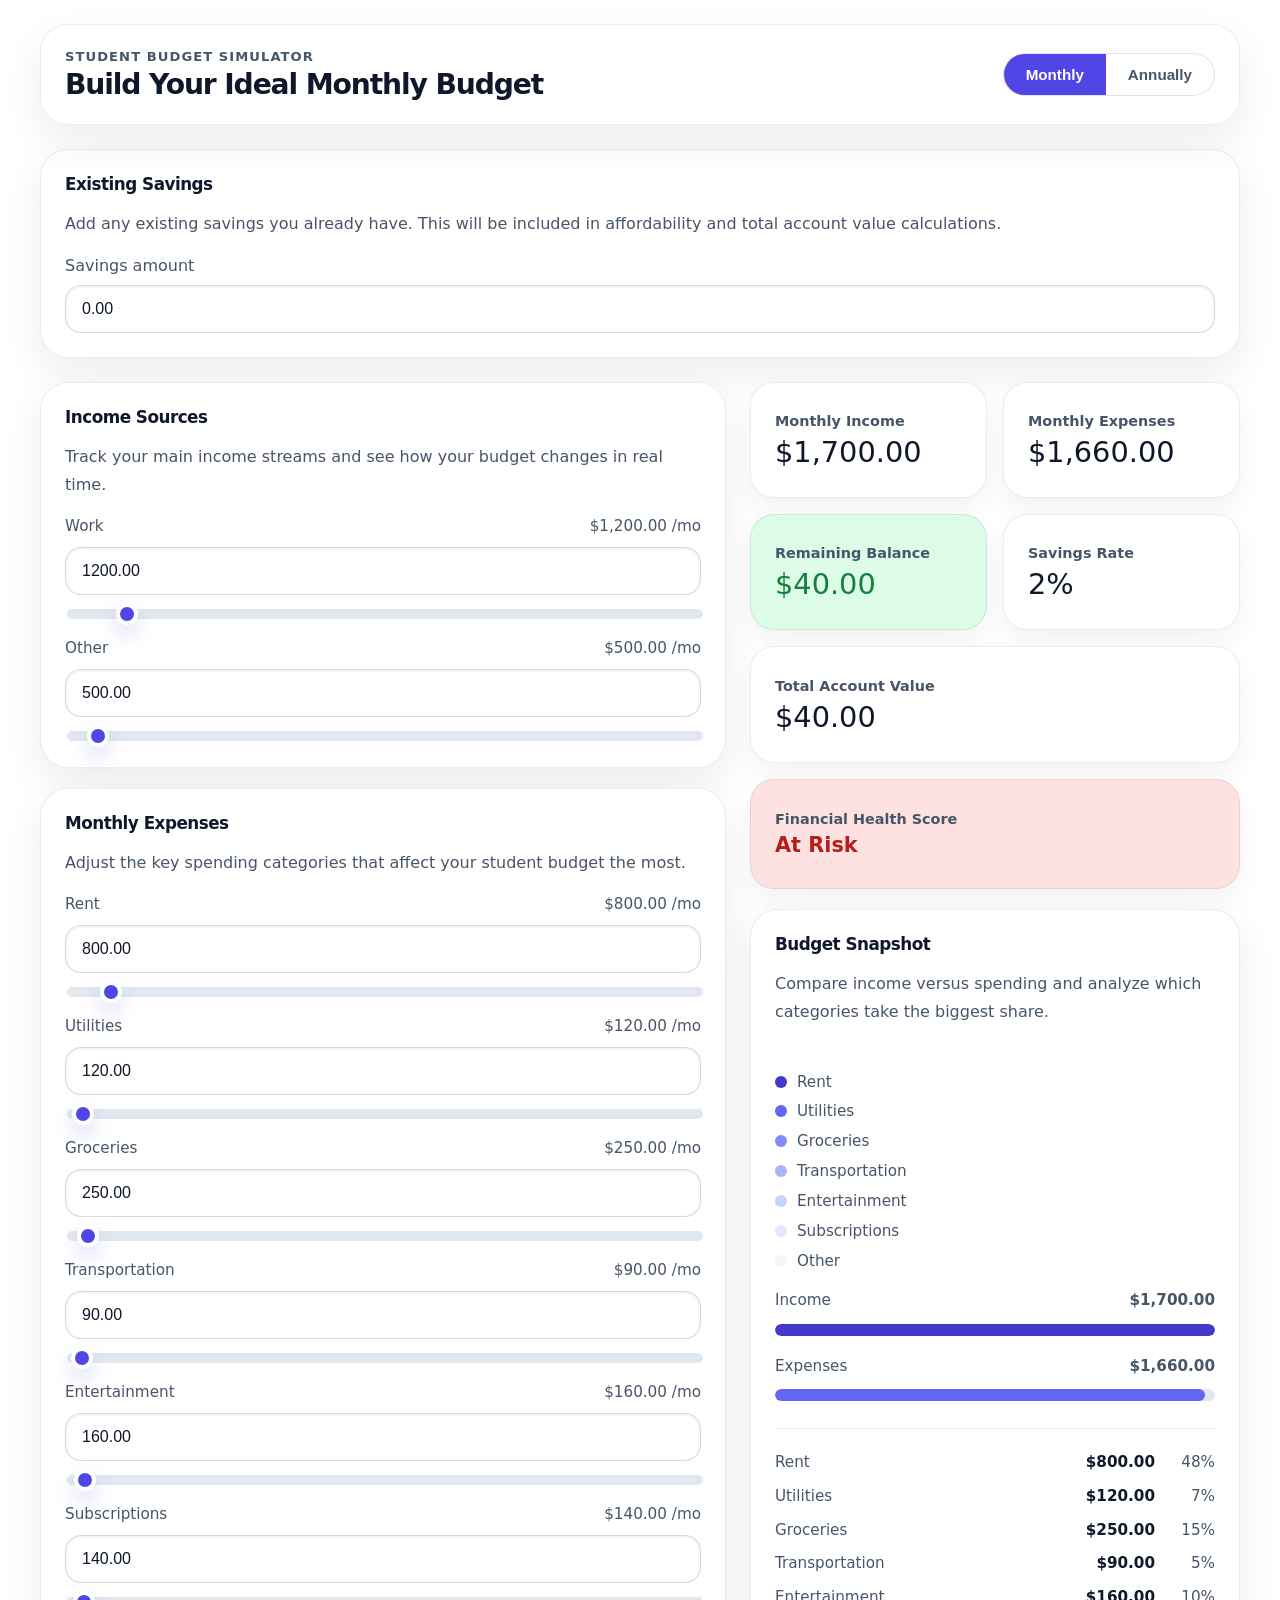
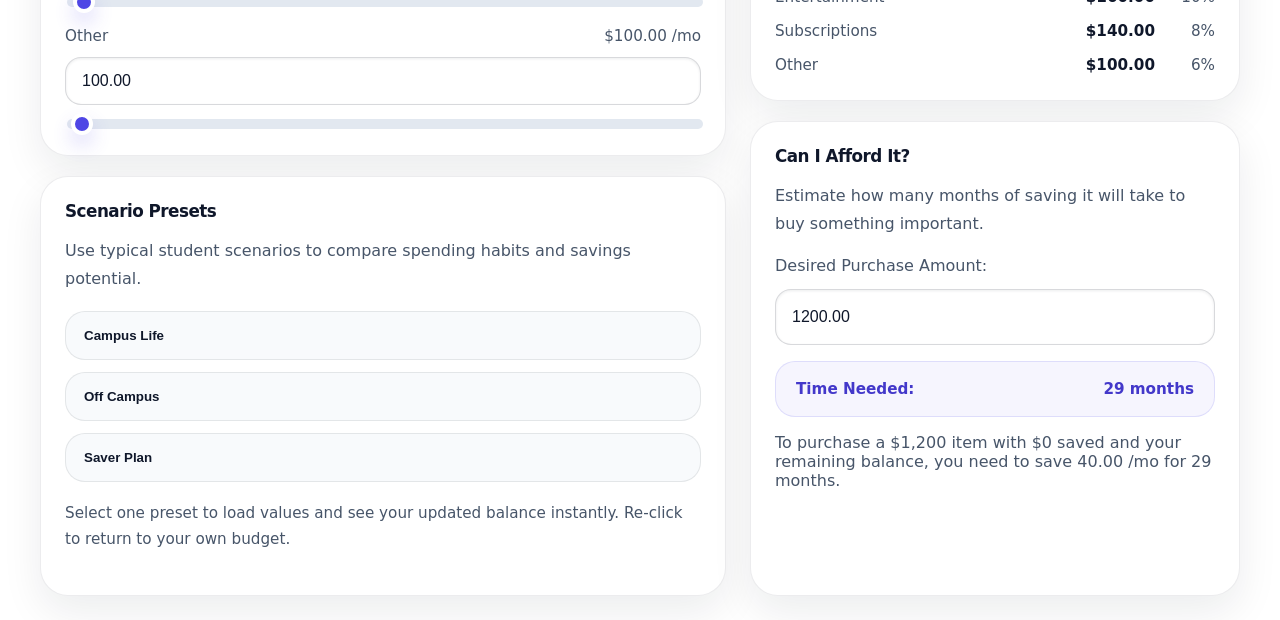
==== index.html @ bde20f98 "initial commmit" ====
<!DOCTYPE html>
<html lang="en">
<head>
  <meta charset="UTF-8">
  <meta name="viewport" content="width=device-width, initial-scale=1.0">
  <title>Budget Simulator</title>
  <link rel="stylesheet" href="style.css">
</head>
<body>
  <main class="page">
    <section class="topbar" aria-label="Simulator header">
      <div class="topbar__title">
        <strong>Student Budget Simulator</strong>
        <h1>Build Your Ideal Monthly Budget</h1>
      </div>
      <div class="pill-toggle" role="group" aria-label="Choose view mode">
        <button id="modeMonthly" class="active" type="button">Monthly</button>
        <button id="modeAnnual" type="button">Annually</button>
      </div>
    </section>

    <section class="card" id="savingsCard" aria-label="Existing savings">
      <h2 id="savings-title">Existing Savings</h2>
      <p>Add any existing savings you already have. This will be included in affordability and total account value calculations.</p>
      <label style="display: block; margin-top: 18px;">
        <span style="color: var(--muted); display: block; margin-bottom: 10px;">Savings amount</span>
        <input id="savingsInput" class="money-input" type="text" value="0.00">
      </label>
    </section>

    <section class="layout">
      <div class="section">
        <article class="card" aria-labelledby="income-title">
          <h2 id="income-title">Income Sources</h2>
          <p>Track your main income streams and see how your budget changes in real time.</p>
          <div class="controls" id="incomeControls"></div>
        </article>

        <article class="card" aria-labelledby="expense-title">
          <h2 id="expense-title">Monthly Expenses</h2>
          <p>Adjust the key spending categories that affect your student budget the most.</p>
          <div class="controls" id="expenseControls"></div>
        </article>

        <article class="card" aria-labelledby="scenario-title">
          <h2 id="scenario-title">Scenario Presets</h2>
          <p>Use typical student scenarios to compare spending habits and savings potential.</p>
          <div class="scenario-list" id="scenarioList"></div>
          <p class="footer-note" style="padding-top: 18px;">Select one preset to load values and see your updated balance instantly. Re-click to return to your own budget.</p>
        </article>
      </div>

      <div class="section">
        <div class="summary-grid">
          <div class="summary-card">
            <strong id="totalIncomeLabel">Monthly Income</strong>
            <p class="value" id="totalIncome">$0.00</p>
          </div>
          <div class="summary-card">
            <strong id="totalExpensesLabel">Monthly Expenses</strong>
            <p class="value" id="totalExpenses">$0.00</p>
          </div>
          <div class="summary-card balance-card">
            <strong>Remaining Balance</strong>
            <p class="value" id="balanceValue">$0.00</p>
          </div>
          <div class="summary-card">
            <strong>Savings Rate</strong>
            <p class="value" id="savingsRate">0%</p>
          </div>
          <div class="summary-card span-all">
            <strong>Total Account Value</strong>
            <p class="value" id="totalAccount">$0.00</p>
          </div>
          <div class="summary-card health-score">
            <strong>Financial Health Score</strong>
            <p class="value" id="healthScore">Fair</p>
          </div>
        </div>

        <div class="card chart-card" aria-labelledby="chart-title">
          <div class="chart-row">
            <div>
              <h2 id="chart-title">Budget Snapshot</h2>
              <p>Compare income versus spending and analyze which categories take the biggest share.</p>
            </div>
            <div class="legend" id="legendList"></div>
          </div>

          <div class="bar-chart" id="barChart"></div>
          <div class="breakdown" id="breakdownList"></div>
        </div>

        <div class="card" aria-labelledby="afford-title">
          <h2 id="afford-title">Can I Afford It?</h2>
          <p>Estimate how many months of saving it will take to buy something important.</p>
          <div class="afford">
            <label>
              <span style="color: var(--muted); display: block; margin-bottom: 4px;">Desired Purchase Amount:</span>
              <input id="affordInput" type="text" value="1200.00">
            </label>
            <div class="afford-result" id="affordResult">
              <span id="affordText">Time Needed:</span>
              <strong id="affordMonths">0 months</strong>
            </div>
            <div id="affordSentence" style=color:var(--muted);></div>
          </div>
        </div>
      </div>
    </section>
  </main>

  <script src="script.js"></script>
</body>
</html>
---- style.css ----
:root {
    color-scheme: dark;
    --bg: #ffffff;
    --surface: #ffffff;
    --border: rgba(15, 23, 42, 0.08);
    --text: #0f172a;
    --muted: #475569;
    --accent: #4f46e5;
    --accent-strong: #4338ca;
    --shadow: 0 16px 40px rgba(15, 23, 42, 0.08);
    font-family: Inter, system-ui, -apple-system, BlinkMacSystemFont, 'Segoe UI', sans-serif;
}

* {
    box-sizing: border-box;
}

body {
    margin: 0;
    min-height: 100vh;
    background: #ffffff;
    color: var(--text);
    padding: 24px;
}

.page {
    max-width: 1200px;
    margin: 0 auto;
    display: grid;
    gap: 24px;
}

.topbar {
    display: flex;
    flex-wrap: wrap;
    justify-content: space-between;
    align-items: center;
    gap: 18px;
    padding: 24px;
    background: rgba(255, 255, 255, 0.88);
    border: 1px solid var(--border);
    border-radius: 28px;
    box-shadow: var(--shadow);
    backdrop-filter: blur(16px);
}

.topbar__title {
    display: grid;
    gap: 6px;
    min-width: 240px;
}

.topbar__title strong {
    display: inline-block;
    color: var(--muted);
    letter-spacing: 0.08em;
    text-transform: uppercase;
    font-size: 0.82rem;
}

.topbar__title h1 {
    margin: 0;
    font-size: clamp(1.75rem, 2.2vw, 2.4rem);
    line-height: 1.05;
    letter-spacing: -0.04em;
}

.pill-toggle {
    display: inline-flex;
    border: 1px solid rgba(79, 70, 229, 0.16);
    border-radius: 999px;
    overflow: hidden;
    background: #fff;
}

.pill-toggle button {
    border: 0;
    background: transparent;
    padding: 12px 22px;
    color: var(--muted);
    font-size: 0.95rem;
    font-weight: 700;
    cursor: pointer;
    transition: background 0.2s ease, color 0.2s ease;
    min-width: 100px;
}

.pill-toggle button.active {
    color: white;
    background: var(--accent);
}

.layout {
    display: grid;
    grid-template-columns: 1.4fr 1fr;
    gap: 24px;
}

.section {
    display: grid;
    gap: 20px;
}

.card {
    padding: 24px;
    background: var(--surface);
    border: 1px solid var(--border);
    border-radius: 28px;
    box-shadow: var(--shadow);
}

.card h2 {
    margin: 0 0 16px;
    font-size: 1.05rem;
    letter-spacing: -0.03em;
}

.card p {
    margin: 0 0 18px;
    color: var(--muted);
    line-height: 1.75;
}

.controls {
    display: grid;
    gap: 18px;
}

.control {
    display: grid;
    gap: 12px;
}

.control__top {
    display: flex;
    justify-content: space-between;
    align-items: baseline;
    gap: 12px;
}

.control__top span {
    color: var(--muted);
    font-size: 0.95rem;
}

.money-input {
    width: 100%;
    border: 1px solid rgba(15, 23, 42, 0.16);
    border-radius: 16px;
    padding: 14px 16px;
    font-size: 1rem;
    color: var(--text);
    background: #ffffff;
    box-shadow: inset 0 1px 3px rgba(15, 23, 42, 0.08);
    outline: none;
    transition: border-color 0.2s ease, box-shadow 0.2s ease;
}

.afford input {
    width: 100%;
    border: 1px solid rgba(15, 23, 42, 0.16);
    border-radius: 16px;
    padding: 18px 16px;
    font-size: 1rem;
    color: var(--text);
    background: #ffffff;
    box-shadow: inset 0 1px 3px rgba(15, 23, 42, 0.08);
    outline: none;
    transition: border-color 0.2s ease, box-shadow 0.2s ease;
}

.money-input:focus,
.afford input:focus {
    border-color: rgba(79, 70, 229, 0.45);
    box-shadow: 0 0 0 4px rgba(79, 70, 229, 0.1);
}

.slider-wrap {
    display: grid;
    gap: 10px;
}

input[type='range'] {
    width: 100%;
    accent-color: var(--accent);
    height: 10px;
    border-radius: 999px;
    background: #e2e8f0;
    appearance: none;
}

input[type='range']::-webkit-slider-thumb {
    appearance: none;
    width: 22px;
    height: 22px;
    border-radius: 50%;
    background: var(--accent);
    border: 4px solid white;
    box-shadow: 0 10px 20px rgba(79, 70, 229, 0.2);
    cursor: pointer;
}

.summary-grid {
    display: grid;
    grid-template-columns: repeat(2, 1fr);
    gap: 16px;
}

.summary-card {
    padding: 20px 24px;
    border-radius: 24px;
    background: #ffffff;
    border: 1px solid rgba(15, 23, 42, 0.08);
    box-shadow: 0 12px 26px rgba(15, 23, 42, 0.05);
    display: flex;
    flex-direction: column;
    justify-content: center;
    min-height: 90px;
}

.summary-card strong {
    display: block;
    margin-bottom: 8px;
    color: var(--muted);
    font-size: 0.9rem;
    text-align: left;
}

.summary-card .value {
    margin: 0;
    font-size: 1.8rem;
    line-height: 1.05;
    text-align: left;
}

.summary-card.health-score {
    background: #e0f2fe;
    grid-column: 1 / -1;
}

.summary-card.span-all {
    grid-column: 1 / -1;
}

.summary-card.balance-card {
    background: #dcfce7;
}

.summary-card.balance-card.negative {
    background: #fee2e2;
}

.summary-card.health-score.at-risk {
    background: #fee2e2;
}

.summary-card.health-score.fair {
    background: #fef9c3;
}

.summary-card.health-score.good,
.summary-card.health-score.excellent {
    background: #dcfce7;
}

.summary-card.health-score .value {
    font-size: 1.3rem;
    font-weight: 600;
}

.summary-card.health-score.at-risk .value {
    color: #b91c1c;
}

.summary-card.health-score.fair .value {
    color: #b45309;
}

.summary-card.health-score.good .value,
.summary-card.health-score.excellent .value {
    color: #15803d;
}

.summary-card.balance-card .value {
    color: #15803d;
}

.summary-card.balance-card.negative .value {
    color: #b91c1c;
}

.summary-card .tag {
    display: inline-flex;
    margin-top: 12px;
    padding: 5px 12px;
    border-radius: 999px;
    background: rgba(79, 70, 229, 0.1);
    color: var(--accent-strong);
    font-size: 0.82rem;
    letter-spacing: 0.01em;
}

.chart-card {
    display: grid;
    gap: 20px;
}

.chart-row {
    display: flex;
    justify-content: space-between;
    gap: 14px;
    flex-wrap: wrap;
}

.bar-chart {
    display: grid;
    gap: 14px;
}

.bar-item {
    display: grid;
    gap: 8px;
}

.bar-item label {
    display: flex;
    justify-content: space-between;
    color: var(--muted);
    font-size: 0.95rem;
}

.bar-track {
    position: relative;
    height: 12px;
    border-radius: 999px;
    background: #e2e8f0;
    overflow: hidden;
}

.bar-fill {
    height: 100%;
    border-radius: 999px;
    transition: width 0.3s ease;
}

.breakdown {
    border-top: 1px solid rgba(15, 23, 42, 0.08);
    padding-top: 22px;
    display: grid;
    gap: 12px;
}

.breakdown-item {
    display: grid;
    grid-template-columns: 1fr minmax(110px, auto) minmax(50px, auto);
    align-items: center;
    gap: 10px;
    color: var(--muted);
    font-size: 0.95rem;
}

.breakdown-item strong {
    color: var(--text);
    text-align: right;
}

.breakdown-item span:last-child {
    text-align: right;
}

.legend {
    display: grid;
    gap: 10px;
    min-width: 160px;
}

.legend-item {
    display: flex;
    align-items: center;
    gap: 10px;
    color: var(--muted);
    font-size: 0.95rem;
}

.legend-dot {
    width: 12px;
    height: 12px;
    border-radius: 999px;
    flex-shrink: 0;
}

.afford {
    display: grid;
    gap: 16px;
    margin-top: 16px;
}

.afford label {
    display: grid;
    gap: 10px;
}

.afford-result {
    display: flex;
    justify-content: space-between;
    gap: 12px;
    align-items: center;
    padding: 18px 20px;
    border-radius: 20px;
    border: 1px solid rgba(79, 70, 229, 0.14);
    background: rgba(79, 70, 229, 0.05);
    color: var(--accent-strong);
    font-weight: 700;
    font-size: 0.95rem;
    transition: background-color 0.2s ease, border-color 0.2s ease, color 0.2s ease;
}

.afford-result.already-saved {
    background: #dcfce7;
    border-color: #86efac;
    color: #15803d;
}

.afford-result.not-enough {
    background: #fee2e2;
    border-color: #fca5a5;
    color: #b91c1c;
}

.footer-note {
    margin-top: 18px;
}

.scenario-list {
    display: grid;
    gap: 12px;
}

.scenario-item {
    display: block;
    width: 100%;
    padding: 16px 18px;
    border-radius: 20px;
    border: 1px solid rgba(15, 23, 42, 0.09);
    background: #f8fafc;
    color: var(--text);
    text-align: left;
    font-weight: 700;
    cursor: pointer;
    transition: transform 0.2s ease, border-color 0.2s ease, background 0.2s ease;
}

.scenario-item:hover {
    transform: translateY(-1px);
}

.scenario-item.active {
    background: var(--accent);
    color: white;
    border-color: rgba(79, 70, 229, 0.3);
}

.footer-note {
    color: var(--muted);
    font-size: 0.95rem;
    line-height: 1.6;
}

@media (max-width: 980px) {
    .layout {
        grid-template-columns: 1fr;
    }

    .summary-grid {
        grid-template-columns: 1fr;
    }
}

@media (max-width: 640px) {
    body {
        padding: 16px;
    }

    .topbar {
        padding: 20px;
    }

    .card {
        padding: 20px;
    }

    .pill-toggle button {
        padding: 10px 14px;
        min-width: 92px;
    }
}
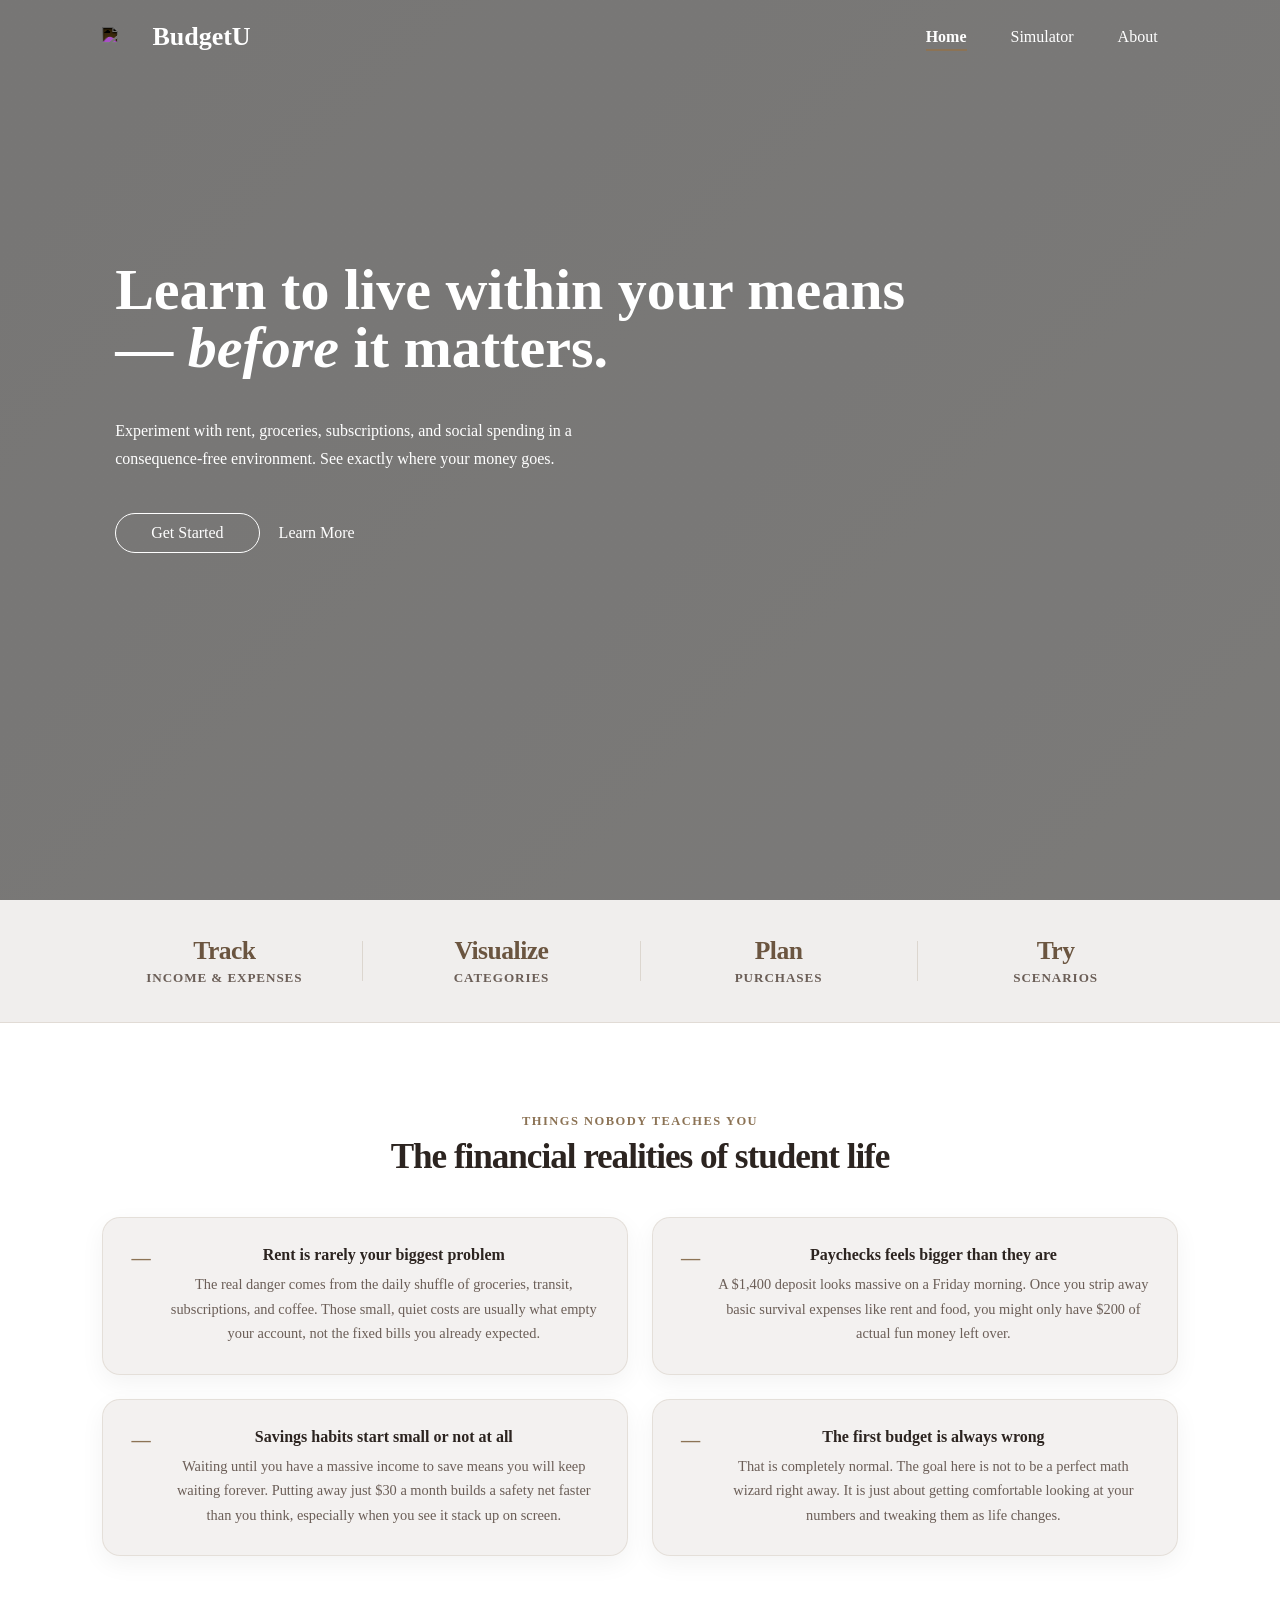
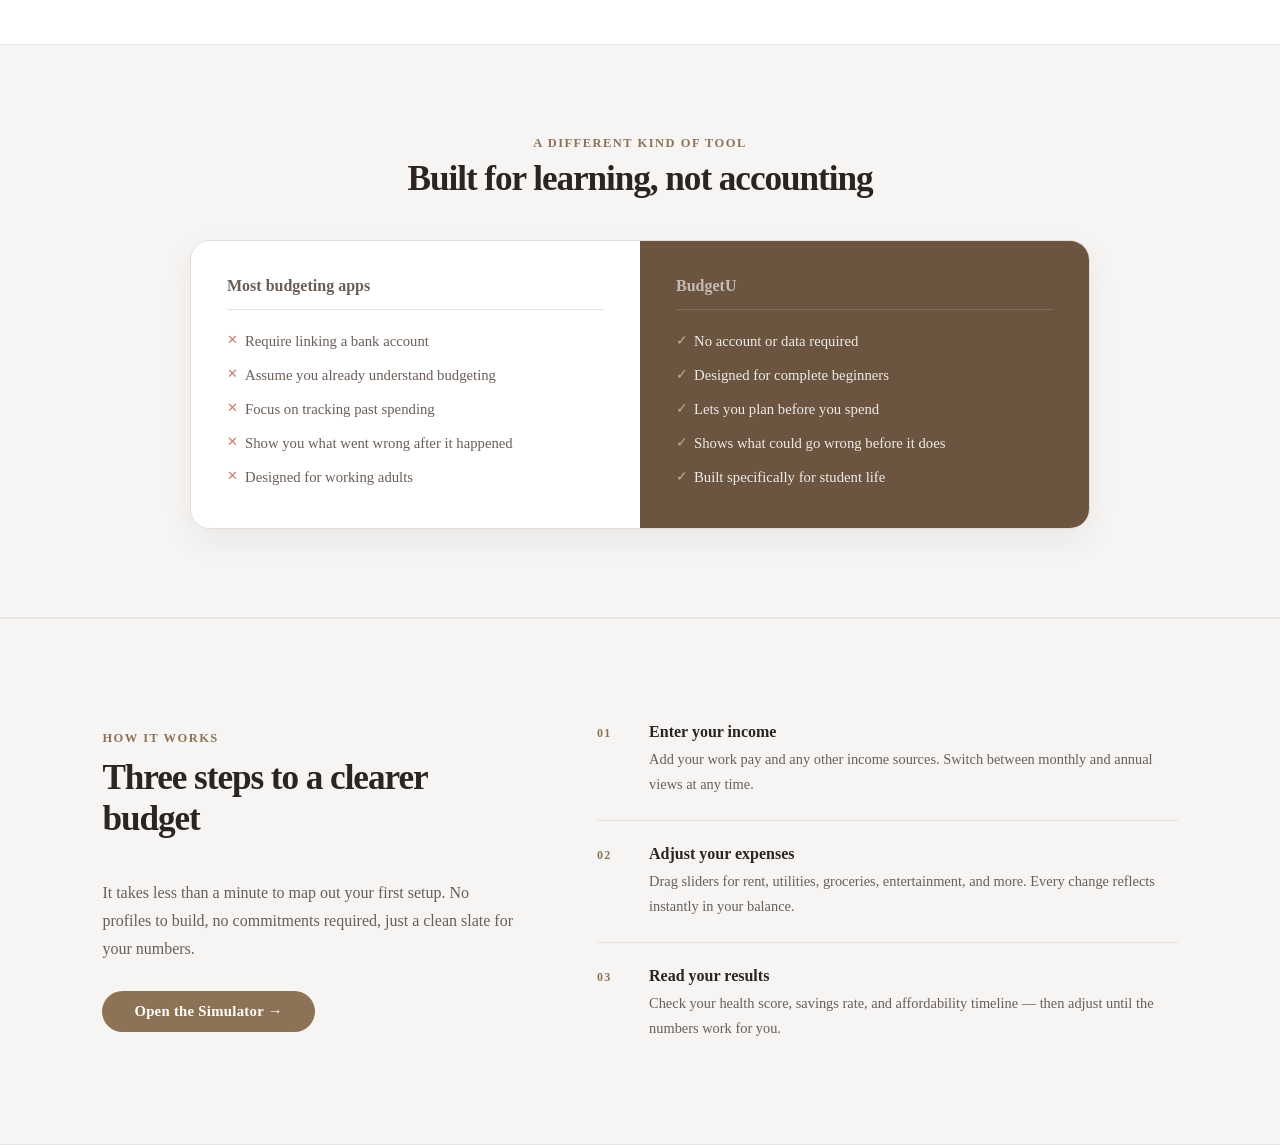
==== commit b1247f71: "update" ====
--- a/index.html
+++ b/index.html
@@ -1,115 +1,161 @@
 <!DOCTYPE html>
 <html lang="en">
+
 <head>
-  <meta charset="UTF-8">
-  <meta name="viewport" content="width=device-width, initial-scale=1.0">
-  <title>Budget Simulator</title>
-  <link rel="stylesheet" href="style.css">
+    <meta charset="UTF-8">
+    <meta name="viewport" content="width=device-width, initial-scale=1.0">
+    <title>BudgetU — Home</title>
+    <link rel="stylesheet" href="style.css">
 </head>
+
 <body>
-  <main class="page">
-    <section class="topbar" aria-label="Simulator header">
-      <div class="topbar__title">
-        <strong>Student Budget Simulator</strong>
-        <h1>Build Your Ideal Monthly Budget</h1>
-      </div>
-      <div class="pill-toggle" role="group" aria-label="Choose view mode">
-        <button id="modeMonthly" class="active" type="button">Monthly</button>
-        <button id="modeAnnual" type="button">Annually</button>
-      </div>
+    <div class="header">
+        <nav>
+            <div class="logo">
+                <img src="https://cdn-icons-png.flaticon.com/128/18609/18609263.png">
+                <span>BudgetU</span>
+            </div>
+            <ul>
+                <li><a href="index.html" class="active-link">Home</a></li>
+                <li><a href="sim-index.html">Simulator</a></li>
+                <li><a href="about-index.html">About</a></li>
+            </ul>
+        </nav>
+
+        <div class="content">
+            <h1 class="slide-left">Learn to live within your means<br>— <i>before</i> it matters.</h1>
+            <p class="slide-left">Experiment with rent, groceries, subscriptions, and social spending in a
+                consequence-free environment. See exactly where your money goes.</p>
+            <div class="links slide-left">
+                <a href="sim-index.html" class="btn">Get Started</a>
+                <a href="about-index.html">Learn More</a>
+            </div>
+        </div>
+    </div>
+
+    <section class="stats-strip">
+        <div class="stat">
+            <strong>Track</strong>
+            <span>Income & Expenses</span>
+        </div>
+        <div class="stat-divider"></div>
+        <div class="stat">
+            <strong>Visualize</strong>
+            <span>Categories</span>
+        </div>
+        <div class="stat-divider"></div>
+        <div class="stat">
+            <strong>Plan</strong>
+            <span>Purchases</span>
+        </div>
+        <div class="stat-divider"></div>
+        <div class="stat">
+            <strong>Try</strong>
+            <span>Scenarios</span>
+        </div>
     </section>
 
-    <section class="card" id="savingsCard" aria-label="Existing savings">
-      <h2 id="savings-title">Existing Savings</h2>
-      <p>Add any existing savings you already have. This will be included in affordability and total account value calculations.</p>
-      <label style="display: block; margin-top: 18px;">
-        <span style="color: var(--muted); display: block; margin-bottom: 10px;">Savings amount</span>
-        <input id="savingsInput" class="money-input" type="text" value="0.00">
-      </label>
+    <section class="lessons-section">
+        <div class="lessons-inner">
+            <span class="section-label">Things nobody teaches you</span>
+            <h2 class="section-title">The financial realities of student life</h2>
+            <div class="lessons-grid">
+                <div class="lesson reveal-up">
+                    <div class="lesson-num">—</div>
+                    <div class="lesson-body">
+                        <h3>Rent is rarely your biggest problem</h3>
+                        <p>The real danger comes from the daily shuffle of groceries, transit, subscriptions, and coffee. Those small, quiet costs are usually what empty your account, not the fixed bills you already expected.</p>
+                    </div>
+                </div>
+                <div class="lesson reveal-up">
+                    <div class="lesson-num">—</div>
+                    <div class="lesson-body">
+                        <h3>Paychecks feels bigger than they are</h3>
+                        <p>A $1,400 deposit looks massive on a Friday morning. Once you strip away basic survival expenses like rent and food, you might only have $200 of actual fun money left over.</p>
+                    </div>
+                </div>
+                <div class="lesson reveal-up">
+                    <div class="lesson-num">—</div>
+                    <div class="lesson-body">
+                        <h3>Savings habits start small or not at all</h3>
+                        <p>Waiting until you have a massive income to save means you will keep waiting forever. Putting away just $30 a month builds a safety net faster than you think, especially when you see it stack up on screen.</p>
+                    </div>
+                </div>
+                <div class="lesson reveal-up">
+                    <div class="lesson-num">—</div>
+                    <div class="lesson-body">
+                        <h3>The first budget is always wrong</h3>
+                        <p>That is completely normal. The goal here is not to be a perfect math wizard right away. It is just about getting comfortable looking at your numbers and tweaking them as life changes.</p>
+                    </div>
+                </div>
+            </div>
+        </div>
+    </section>
+ 
+    <section class="compare-section">
+        <div class="compare-inner">
+            <span class="section-label">A different kind of tool</span>
+            <h2 class="section-title">Built for learning, not accounting</h2>
+            <div class="compare-grid">
+                <div class="compare-col compare-col--other">
+                    <h3>Most budgeting apps</h3>
+                    <ul>
+                        <li>Require linking a bank account</li>
+                        <li>Assume you already understand budgeting</li>
+                        <li>Focus on tracking past spending</li>
+                        <li>Show you what went wrong after it happened</li>
+                        <li>Designed for working adults</li>
+                    </ul>
+                </div>
+                <div class="compare-col compare-col--budgetu">
+                    <h3>BudgetU</h3>
+                    <ul>
+                        <li>No account or data required</li>
+                        <li>Designed for complete beginners</li>
+                        <li>Lets you plan before you spend</li>
+                        <li>Shows what could go wrong before it does</li>
+                        <li>Built specifically for student life</li>
+                    </ul>
+                </div>
+            </div>
+        </div>
     </section>
 
-    <section class="layout">
-      <div class="section">
-        <article class="card" aria-labelledby="income-title">
-          <h2 id="income-title">Income Sources</h2>
-          <p>Track your main income streams and see how your budget changes in real time.</p>
-          <div class="controls" id="incomeControls"></div>
-        </article>
+    <section class="how-section">
+        <div class="how-inner">
+            <div class="how-text">
+                <div class="section-label">How it works</div>
+                <h2 class="section-title" style="text-align:left; max-width: 340px;">Three steps to a clearer budget</h2>
+                <p class="how-desc">It takes less than a minute to map out your first setup. No profiles to build, no commitments required, just a clean slate for your numbers.</p>
+                <a href="sim-index.html" class="cta-btn">Open the Simulator →</a>
+            </div>
+            <div class="how-steps">
+                <div class="how-step reveal-up">
+                    <div class="step-num">01</div>
+                    <div class="step-body">
+                        <h3>Enter your income</h3>
+                        <p>Add your work pay and any other income sources. Switch between monthly and annual views at any time.</p>
+                    </div>
+                </div>
+                <div class="step-rule"></div>
+                <div class="how-step reveal-up" style="animation-delay: 0.15s;">
+                    <div class="step-num">02</div>
+                    <div class="step-body">
+                        <h3>Adjust your expenses</h3>
+                        <p>Drag sliders for rent, utilities, groceries, entertainment, and more. Every change reflects instantly in your balance.</p>
+                    </div>
+                </div>
+                <div class="step-rule"></div>
+                <div class="how-step reveal-up" style="animation-delay: 0.3s;">
+                    <div class="step-num">03</div>
+                    <div class="step-body">
+                        <h3>Read your results</h3>
+                        <p>Check your health score, savings rate, and affordability timeline — then adjust until the numbers work for you.</p>
+                    </div>
+                </div>
+            </div>
+        </div>
+    </section>
 
-        <article class="card" aria-labelledby="expense-title">
-          <h2 id="expense-title">Monthly Expenses</h2>
-          <p>Adjust the key spending categories that affect your student budget the most.</p>
-          <div class="controls" id="expenseControls"></div>
-        </article>
-
-        <article class="card" aria-labelledby="scenario-title">
-          <h2 id="scenario-title">Scenario Presets</h2>
-          <p>Use typical student scenarios to compare spending habits and savings potential.</p>
-          <div class="scenario-list" id="scenarioList"></div>
-          <p class="footer-note" style="padding-top: 18px;">Select one preset to load values and see your updated balance instantly. Re-click to return to your own budget.</p>
-        </article>
-      </div>
-
-      <div class="section">
-        <div class="summary-grid">
-          <div class="summary-card">
-            <strong id="totalIncomeLabel">Monthly Income</strong>
-            <p class="value" id="totalIncome">$0.00</p>
-          </div>
-          <div class="summary-card">
-            <strong id="totalExpensesLabel">Monthly Expenses</strong>
-            <p class="value" id="totalExpenses">$0.00</p>
-          </div>
-          <div class="summary-card balance-card">
-            <strong>Remaining Balance</strong>
-            <p class="value" id="balanceValue">$0.00</p>
-          </div>
-          <div class="summary-card">
-            <strong>Savings Rate</strong>
-            <p class="value" id="savingsRate">0%</p>
-          </div>
-          <div class="summary-card span-all">
-            <strong>Total Account Value</strong>
-            <p class="value" id="totalAccount">$0.00</p>
-          </div>
-          <div class="summary-card health-score">
-            <strong>Financial Health Score</strong>
-            <p class="value" id="healthScore">Fair</p>
-          </div>
-        </div>
-
-        <div class="card chart-card" aria-labelledby="chart-title">
-          <div class="chart-row">
-            <div>
-              <h2 id="chart-title">Budget Snapshot</h2>
-              <p>Compare income versus spending and analyze which categories take the biggest share.</p>
-            </div>
-            <div class="legend" id="legendList"></div>
-          </div>
-
-          <div class="bar-chart" id="barChart"></div>
-          <div class="breakdown" id="breakdownList"></div>
-        </div>
-
-        <div class="card" aria-labelledby="afford-title">
-          <h2 id="afford-title">Can I Afford It?</h2>
-          <p>Estimate how many months of saving it will take to buy something important.</p>
-          <div class="afford">
-            <label>
-              <span style="color: var(--muted); display: block; margin-bottom: 4px;">Desired Purchase Amount:</span>
-              <input id="affordInput" type="text" value="1200.00">
-            </label>
-            <div class="afford-result" id="affordResult">
-              <span id="affordText">Time Needed:</span>
-              <strong id="affordMonths">0 months</strong>
-            </div>
-            <div id="affordSentence" style=color:var(--muted);></div>
-          </div>
-        </div>
-      </div>
-    </section>
-  </main>
-
-  <script src="script.js"></script>
 </body>
-</html>
+</html>
--- a/style.css
+++ b/style.css
@@ -1,496 +1,648 @@
-:root {
-    color-scheme: dark;
-    --bg: #ffffff;
-    --surface: #ffffff;
-    --border: rgba(15, 23, 42, 0.08);
-    --text: #0f172a;
-    --muted: #475569;
-    --accent: #4f46e5;
-    --accent-strong: #4338ca;
-    --shadow: 0 16px 40px rgba(15, 23, 42, 0.08);
-    font-family: Inter, system-ui, -apple-system, BlinkMacSystemFont, 'Segoe UI', sans-serif;
-}
-
 * {
+    margin: 0;
+    padding: 0;
     box-sizing: border-box;
+    font-family: Palatino, "URW Palladio L", serif;
+}
+
+html, body {
+    width: 100%;
+    max-width: 100%;
+    overflow-x: hidden;
+    margin: 0;
+    padding: 0;
 }
 
 body {
-    margin: 0;
-    min-height: 100vh;
-    background: #ffffff;
-    color: var(--text);
-    padding: 24px;
-}
-
-.page {
+    background: linear-gradient(135deg, #eeecea 0%, #f7f5f2 100%);
+    background-attachment: fixed;
+    color: #2c2420;
+}
+
+.header {
+    width: 100%;
+    height: 100vh;
+    background: linear-gradient(rgba(0, 0, 0, 0.5), rgba(0, 0, 0, 0.5)),
+        url(https://plus.unsplash.com/premium_photo-1661663603858-2df08fe3d65d?q=80&w=870&auto=format&fit=crop&ixlib=rb-4.1.0&ixid=M3wxMjA3fDB8MHxwaG90by1wYWdlfHx8fGVufDB8fHx8fA%3D%3D);
+    background-position: center;
+    background-size: cover;
+    background-repeat: no-repeat;
+    background-attachment: fixed;
+    box-sizing: border-box;
+    overflow-x: hidden;
+}
+
+nav {
+    width: 100%;
+    display: flex;
+    justify-content: space-between;
+    align-items: center;
+    padding: 18px 8%;
+    transition: background 1s;
+    box-sizing: border-box;
+}
+
+nav .logo {
+    display: flex;
+    align-items: center;
+    font-size: 26px;
+    font-weight: 600;
+    color: #ffff;
+}
+
+nav .logo img {
+    width: 40px;
+    margin-right: 10px;
+    margin-top: -5px;
+    filter: invert(100%);
+}
+
+nav ul li {
+    display: inline-block;
+    list-style: none;
+    margin: 10px 20px;
+}
+
+nav ul li a {
+    text-decoration: none;
+    color: #ffff;
+    font-weight: 500;
+}
+
+nav ul li a.active-link {
+    font-weight: 700;
+    color: #ffff;
+    border-bottom: 2px solid #8c7355;
+    padding-bottom: 4px;
+}
+
+nav:hover ul li a.active-link {
+    border-bottom-color: #6b5540;
+}
+
+nav:hover {
+    background: #fbfaf5;
+}
+
+nav:hover .logo {
+    color: #333;
+}
+
+nav:hover .logo img {
+    content: url(https://cdn-icons-png.flaticon.com/128/18609/18609263.png);
+    filter: invert(47%) sepia(21%) saturate(543%) hue-rotate(345deg) brightness(88%) contrast(92%);
+}
+
+nav:hover ul li a {
+    color: #333;
+}
+
+nav:hover ul li a.active-link {
+    color: #2c2420;
+}
+
+.content {
+    margin-top: 15%;
+    margin-left: 9%;
+    color: #ffff;
+}
+
+.content h1 {
+    font-size: 58px;
+    line-height: 1.0;
+    margin-top: -5px;
+    margin-bottom: 40px;
+}
+
+.content p {
+    max-width: 500px;
+    line-height: 28px;
+    opacity: 0;
+    margin-bottom: 40px;
+}
+
+.links {
+    margin-top: 30px;
+    opacity: 0;
+}
+
+.links a {
+    color: #ffff;
+    text-decoration: none;
+    display: inline-block;
+}
+
+.btn {
+    display: inline-block;
+    border: 1px solid #ffff;
+    padding: 10px 35px;
+    border-radius: 30px;
+    margin-right: 15px;
+    transition: background 0.3s ease;
+}
+
+.btn:hover {
+    background: rgba(255, 255, 255, 0.15);
+}
+
+.slide-left {
+    animation: slideleft 1s linear forwards;
+}
+
+@keyframes slideleft {
+    0% {
+        transform: translateX(100px);
+        opacity: 0;
+    }
+
+    100% {
+        transform: translateX(0px);
+        opacity: 1;
+    }
+}
+
+p.slide-left {
+    animation-delay: 1s;
+}
+
+.links.slide-left {
+    animation-delay: 2s;
+}
+
+.reveal-up {
+    opacity: 0;
+    transform: translateY(32px);
+    animation: revealup 0.7s ease forwards;
+}
+
+@keyframes revealup {
+    to {
+        opacity: 1;
+        transform: translateY(0);
+    }
+}
+
+.section-label {
+    text-transform: uppercase;
+    letter-spacing: 0.12em;
+    font-size: 0.78rem;
+    color: #8c7355;
+    font-weight: 600;
+    margin-bottom: 12px;
+}
+
+.section-title {
+    font-size: 2.2rem;
+    font-weight: 700;
+    letter-spacing: -0.03em;
+    color: #2c2420;
+    line-height: 1.15;
+    margin-bottom: 40px;
+    text-align: center;
+    margin-top: 8px;
+}
+
+.stats-strip {
+    display: flex;
+    align-items: center;
+    justify-content: center;
+    gap: 0;
+    background: rgba(238, 236, 234, 0.85);
+    border-bottom: 1px solid rgba(140, 115, 85, 0.15);
+    padding: 28px 8%;
+    flex-wrap: wrap;
+    backdrop-filter: blur(12px);
+}
+
+.stat {
+    display: flex;
+    flex-direction: column;
+    align-items: center;
+    gap: 4px;
+    flex: 1;
+    min-width: 140px;
+    text-align: center;
+    padding: 8px 0;
+}
+
+.stat strong {
+    font-size: 1.6rem;
+    font-weight: 700;
+    color: #6b5540;
+    letter-spacing: -0.02em;
+    font-family: Palatino, "URW Palladio L", serif;
+}
+
+.stat span {
+    font-size: 0.82rem;
+    color: #6b5e57;
+    text-transform: uppercase;
+    letter-spacing: 0.07em;
+    font-weight: 600;
+}
+
+.stat-divider {
+    width: 1px;
+    height: 40px;
+    background: rgba(140, 115, 85, 0.2);
+    flex-shrink: 0;
+    margin: 0 16px;
+}
+
+.lessons-section {
+    padding: 88px 8%;
+}
+ 
+.lessons-inner {
     max-width: 1200px;
     margin: 0 auto;
-    display: grid;
-    gap: 24px;
-}
-
-.topbar {
-    display: flex;
-    flex-wrap: wrap;
-    justify-content: space-between;
-    align-items: center;
-    gap: 18px;
-    padding: 24px;
-    background: rgba(255, 255, 255, 0.88);
-    border: 1px solid var(--border);
-    border-radius: 28px;
-    box-shadow: var(--shadow);
-    backdrop-filter: blur(16px);
-}
-
-.topbar__title {
-    display: grid;
-    gap: 6px;
-    min-width: 240px;
-}
-
-.topbar__title strong {
-    display: inline-block;
-    color: var(--muted);
-    letter-spacing: 0.08em;
-    text-transform: uppercase;
-    font-size: 0.82rem;
-}
-
-.topbar__title h1 {
-    margin: 0;
-    font-size: clamp(1.75rem, 2.2vw, 2.4rem);
-    line-height: 1.05;
-    letter-spacing: -0.04em;
-}
-
-.pill-toggle {
-    display: inline-flex;
-    border: 1px solid rgba(79, 70, 229, 0.16);
-    border-radius: 999px;
-    overflow: hidden;
-    background: #fff;
-}
-
-.pill-toggle button {
-    border: 0;
-    background: transparent;
-    padding: 12px 22px;
-    color: var(--muted);
-    font-size: 0.95rem;
-    font-weight: 700;
-    cursor: pointer;
-    transition: background 0.2s ease, color 0.2s ease;
-    min-width: 100px;
-}
-
-.pill-toggle button.active {
-    color: white;
-    background: var(--accent);
-}
-
-.layout {
-    display: grid;
-    grid-template-columns: 1.4fr 1fr;
-    gap: 24px;
-}
-
-.section {
-    display: grid;
-    gap: 20px;
-}
-
-.card {
-    padding: 24px;
-    background: var(--surface);
-    border: 1px solid var(--border);
-    border-radius: 28px;
-    box-shadow: var(--shadow);
-}
-
-.card h2 {
-    margin: 0 0 16px;
-    font-size: 1.05rem;
-    letter-spacing: -0.03em;
-}
-
-.card p {
-    margin: 0 0 18px;
-    color: var(--muted);
-    line-height: 1.75;
-}
-
-.controls {
-    display: grid;
-    gap: 18px;
-}
-
-.control {
-    display: grid;
-    gap: 12px;
-}
-
-.control__top {
-    display: flex;
-    justify-content: space-between;
-    align-items: baseline;
-    gap: 12px;
-}
-
-.control__top span {
-    color: var(--muted);
-    font-size: 0.95rem;
-}
-
-.money-input {
-    width: 100%;
-    border: 1px solid rgba(15, 23, 42, 0.16);
-    border-radius: 16px;
-    padding: 14px 16px;
-    font-size: 1rem;
-    color: var(--text);
-    background: #ffffff;
-    box-shadow: inset 0 1px 3px rgba(15, 23, 42, 0.08);
-    outline: none;
-    transition: border-color 0.2s ease, box-shadow 0.2s ease;
-}
-
-.afford input {
-    width: 100%;
-    border: 1px solid rgba(15, 23, 42, 0.16);
-    border-radius: 16px;
-    padding: 18px 16px;
-    font-size: 1rem;
-    color: var(--text);
-    background: #ffffff;
-    box-shadow: inset 0 1px 3px rgba(15, 23, 42, 0.08);
-    outline: none;
-    transition: border-color 0.2s ease, box-shadow 0.2s ease;
-}
-
-.money-input:focus,
-.afford input:focus {
-    border-color: rgba(79, 70, 229, 0.45);
-    box-shadow: 0 0 0 4px rgba(79, 70, 229, 0.1);
-}
-
-.slider-wrap {
-    display: grid;
-    gap: 10px;
-}
-
-input[type='range'] {
-    width: 100%;
-    accent-color: var(--accent);
-    height: 10px;
-    border-radius: 999px;
-    background: #e2e8f0;
-    appearance: none;
-}
-
-input[type='range']::-webkit-slider-thumb {
-    appearance: none;
-    width: 22px;
-    height: 22px;
-    border-radius: 50%;
-    background: var(--accent);
-    border: 4px solid white;
-    box-shadow: 0 10px 20px rgba(79, 70, 229, 0.2);
-    cursor: pointer;
-}
-
-.summary-grid {
+    text-align: center;
+}
+ 
+.lessons-grid {
     display: grid;
     grid-template-columns: repeat(2, 1fr);
-    gap: 16px;
-}
-
-.summary-card {
-    padding: 20px 24px;
-    border-radius: 24px;
+    gap: 24px;
+}
+ 
+.lesson {
+    display: flex;
+    gap: 18px;
+    padding: 28px;
+    background: rgba(238, 236, 234, 0.70);
+    border: 1px solid rgba(140, 115, 85, 0.15);
+    border-radius: 18px;
+    backdrop-filter: blur(10px);
+    box-shadow: 0 8px 24px rgba(26, 28, 24, 0.05);
+}
+ 
+.lesson-num {
+    font-size: 1.2rem;
+    color: #8c7355;
+    font-weight: 700;
+    flex-shrink: 0;
+    padding-top: 2px;
+    line-height: 1;
+}
+ 
+.lesson-body h3 {
+    font-size: 1rem;
+    font-weight: 700;
+    color: #2c2420;
+    margin-bottom: 8px;
+}
+ 
+.lesson-body p {
+    font-size: 0.9rem;
+    color: #6b5e57;
+    line-height: 1.7;
+}
+
+.compare-section {
+    padding: 88px 8%;
+    background: rgba(107, 85, 64, 0.06);
+    border-top: 1px solid rgba(140, 115, 85, 0.12);
+    border-bottom: 1px solid rgba(140, 115, 85, 0.12);
+}
+ 
+.compare-inner {
+    max-width: 900px;
+    margin: 0 auto;
+    text-align: center;
+}
+ 
+.compare-grid {
+    display: grid;
+    grid-template-columns: 1fr 1fr;
+    gap: 0;
+    border: 1px solid rgba(140, 115, 85, 0.18);
+    border-radius: 20px;
+    overflow: hidden;
+    box-shadow: 0 12px 32px rgba(26, 28, 24, 0.06);
+    text-align: left;
+}
+ 
+.compare-col {
+    padding: 36px 36px 40px;
+}
+ 
+.compare-col--other {
     background: #ffffff;
-    border: 1px solid rgba(15, 23, 42, 0.08);
-    box-shadow: 0 12px 26px rgba(15, 23, 42, 0.05);
+}
+ 
+.compare-col--budgetu {
+    background: #6b5540;
+    color: #fff;
+}
+ 
+.compare-col h3 {
+    font-size: 1rem;
+    font-weight: 700;
+    margin-bottom: 20px;
+    padding-bottom: 14px;
+    border-bottom: 1px solid rgba(140, 115, 85, 0.2);
+}
+ 
+.compare-col--other h3 {
+    color: #6b5e57;
+}
+ 
+.compare-col--budgetu h3 {
+    color: rgba(255, 255, 255, 0.6);
+    border-bottom-color: rgba(255, 255, 255, 0.15);
+}
+ 
+.compare-col ul {
+    list-style: none;
     display: flex;
     flex-direction: column;
-    justify-content: center;
-    min-height: 90px;
-}
-
-.summary-card strong {
-    display: block;
-    margin-bottom: 8px;
-    color: var(--muted);
+    gap: 12px;
+}
+ 
+.compare-col--other ul li {
+    font-size: 0.92rem;
+    color: #6b5e57;
+    padding-left: 18px;
+    position: relative;
+    line-height: 1.5;
+}
+ 
+.compare-col--other ul li::before {
+    content: "✕";
+    position: absolute;
+    left: 0;
+    color: #c97b6e;
+    font-size: 0.8rem;
+    top: 1px;
+}
+ 
+.compare-col--budgetu ul li {
+    font-size: 0.92rem;
+    color: rgba(255, 255, 255, 0.88);
+    padding-left: 18px;
+    position: relative;
+    line-height: 1.5;
+}
+ 
+.compare-col--budgetu ul li::before {
+    content: "✓";
+    position: absolute;
+    left: 0;
+    color: #c4ab8e;
+    font-size: 0.85rem;
+    top: 1px;
+}
+
+.how-section {
+    padding: 80px 8%;
+    background: rgba(238, 236, 234, 0.5);
+    border-top: 1px solid rgba(140, 115, 85, 0.12);
+    border-bottom: 1px solid rgba(140, 115, 85, 0.12);
+}
+
+.how-inner {
+    display: grid;
+    grid-template-columns: 1fr 1.4fr;
+    gap: 80px;
+    align-items: center;
+    max-width: 1100px;
+    margin: 0 auto;
+}
+
+.how-desc {
+    color: #6b5e57;
+    line-height: 1.75;
+    font-size: 1rem;
+    margin-bottom: 28px;
+    margin-top: 12px;
+}
+
+.cta-btn {
+    display: inline-block;
+    padding: 12px 32px;
+    background: #8c7355;
+    color: #ffffff;
+    border-radius: 999px;
+    text-decoration: none;
+    font-weight: 700;
+    font-size: 0.92rem;
+    letter-spacing: 0.02em;
+    transition: background 0.2s ease, transform 0.15s ease;
+}
+
+.cta-btn:hover {
+    background: #6b5540;
+    transform: translateY(-1px);
+}
+
+.how-steps {
+    display: flex;
+    flex-direction: column;
+    gap: 0;
+}
+
+.how-step {
+    display: flex;
+    gap: 24px;
+    align-items: flex-start;
+    padding: 24px 0;
+}
+
+.step-num {
+    font-size: 0.75rem;
+    font-weight: 700;
+    letter-spacing: 0.1em;
+    color: #8c7355;
+    text-transform: uppercase;
+    min-width: 28px;
+    padding-top: 3px;
+}
+
+.step-body h3 {
+    font-size: 1rem;
+    font-weight: 700;
+    color: #2c2420;
+    margin-bottom: 6px;
+}
+
+.step-body p {
     font-size: 0.9rem;
-    text-align: left;
-}
-
-.summary-card .value {
-    margin: 0;
-    font-size: 1.8rem;
-    line-height: 1.05;
-    text-align: left;
-}
-
-.summary-card.health-score {
-    background: #e0f2fe;
-    grid-column: 1 / -1;
-}
-
-.summary-card.span-all {
-    grid-column: 1 / -1;
-}
-
-.summary-card.balance-card {
-    background: #dcfce7;
-}
-
-.summary-card.balance-card.negative {
-    background: #fee2e2;
-}
-
-.summary-card.health-score.at-risk {
-    background: #fee2e2;
-}
-
-.summary-card.health-score.fair {
-    background: #fef9c3;
-}
-
-.summary-card.health-score.good,
-.summary-card.health-score.excellent {
-    background: #dcfce7;
-}
-
-.summary-card.health-score .value {
-    font-size: 1.3rem;
-    font-weight: 600;
-}
-
-.summary-card.health-score.at-risk .value {
-    color: #b91c1c;
-}
-
-.summary-card.health-score.fair .value {
-    color: #b45309;
-}
-
-.summary-card.health-score.good .value,
-.summary-card.health-score.excellent .value {
-    color: #15803d;
-}
-
-.summary-card.balance-card .value {
-    color: #15803d;
-}
-
-.summary-card.balance-card.negative .value {
-    color: #b91c1c;
-}
-
-.summary-card .tag {
-    display: inline-flex;
-    margin-top: 12px;
-    padding: 5px 12px;
-    border-radius: 999px;
-    background: rgba(79, 70, 229, 0.1);
-    color: var(--accent-strong);
-    font-size: 0.82rem;
-    letter-spacing: 0.01em;
-}
-
-.chart-card {
-    display: grid;
-    gap: 20px;
-}
-
-.chart-row {
-    display: flex;
-    justify-content: space-between;
-    gap: 14px;
-    flex-wrap: wrap;
-}
-
-.bar-chart {
-    display: grid;
-    gap: 14px;
-}
-
-.bar-item {
-    display: grid;
-    gap: 8px;
-}
-
-.bar-item label {
-    display: flex;
-    justify-content: space-between;
-    color: var(--muted);
-    font-size: 0.95rem;
-}
-
-.bar-track {
-    position: relative;
-    height: 12px;
-    border-radius: 999px;
-    background: #e2e8f0;
-    overflow: hidden;
-}
-
-.bar-fill {
-    height: 100%;
-    border-radius: 999px;
-    transition: width 0.3s ease;
-}
-
-.breakdown {
-    border-top: 1px solid rgba(15, 23, 42, 0.08);
-    padding-top: 22px;
-    display: grid;
-    gap: 12px;
-}
-
-.breakdown-item {
-    display: grid;
-    grid-template-columns: 1fr minmax(110px, auto) minmax(50px, auto);
-    align-items: center;
-    gap: 10px;
-    color: var(--muted);
-    font-size: 0.95rem;
-}
-
-.breakdown-item strong {
-    color: var(--text);
-    text-align: right;
-}
-
-.breakdown-item span:last-child {
-    text-align: right;
-}
-
-.legend {
-    display: grid;
-    gap: 10px;
-    min-width: 160px;
-}
-
-.legend-item {
-    display: flex;
-    align-items: center;
-    gap: 10px;
-    color: var(--muted);
-    font-size: 0.95rem;
-}
-
-.legend-dot {
-    width: 12px;
-    height: 12px;
-    border-radius: 999px;
-    flex-shrink: 0;
-}
-
-.afford {
-    display: grid;
-    gap: 16px;
-    margin-top: 16px;
-}
-
-.afford label {
-    display: grid;
-    gap: 10px;
-}
-
-.afford-result {
-    display: flex;
-    justify-content: space-between;
-    gap: 12px;
-    align-items: center;
-    padding: 18px 20px;
-    border-radius: 20px;
-    border: 1px solid rgba(79, 70, 229, 0.14);
-    background: rgba(79, 70, 229, 0.05);
-    color: var(--accent-strong);
-    font-weight: 700;
-    font-size: 0.95rem;
-    transition: background-color 0.2s ease, border-color 0.2s ease, color 0.2s ease;
-}
-
-.afford-result.already-saved {
-    background: #dcfce7;
-    border-color: #86efac;
-    color: #15803d;
-}
-
-.afford-result.not-enough {
-    background: #fee2e2;
-    border-color: #fca5a5;
-    color: #b91c1c;
-}
-
-.footer-note {
-    margin-top: 18px;
-}
-
-.scenario-list {
-    display: grid;
-    gap: 12px;
-}
-
-.scenario-item {
-    display: block;
+    color: #6b5e57;
+    line-height: 1.7;
+}
+
+.step-rule {
+    height: 1px;
+    background: rgba(140, 115, 85, 0.15);
     width: 100%;
-    padding: 16px 18px;
-    border-radius: 20px;
-    border: 1px solid rgba(15, 23, 42, 0.09);
-    background: #f8fafc;
-    color: var(--text);
-    text-align: left;
-    font-weight: 700;
-    cursor: pointer;
-    transition: transform 0.2s ease, border-color 0.2s ease, background 0.2s ease;
-}
-
-.scenario-item:hover {
-    transform: translateY(-1px);
-}
-
-.scenario-item.active {
-    background: var(--accent);
-    color: white;
-    border-color: rgba(79, 70, 229, 0.3);
-}
-
-.footer-note {
-    color: var(--muted);
-    font-size: 0.95rem;
-    line-height: 1.6;
-}
-
-@media (max-width: 980px) {
-    .layout {
+}
+
+@media (max-width: 1024px) {
+    .features-grid {
+        grid-template-columns: repeat(2, 1fr);
+    }
+
+    .how-inner {
         grid-template-columns: 1fr;
-    }
-
-    .summary-grid {
+        gap: 48px;
+    }
+
+    .section-title {
+        text-align: left;
+    }
+}
+
+@media (max-width: 700px) {
+    .content h1 {
+        font-size: 36px;
+    }
+
+    .features-section {
+        padding: 60px 24px;
+    }
+
+    .features-grid {
         grid-template-columns: 1fr;
     }
-}
-
-@media (max-width: 640px) {
-    body {
-        padding: 16px;
-    }
-
-    .topbar {
-        padding: 20px;
-    }
-
-    .card {
-        padding: 20px;
-    }
-
-    .pill-toggle button {
-        padding: 10px 14px;
-        min-width: 92px;
+
+    .how-section {
+        padding: 60px 24px;
+    }
+
+
+    .stats-strip {
+        flex-direction: column;
+        gap: 16px;
+        padding: 28px 24px;
+    }
+
+    .stat-divider {
+        display: none;
+    }
+
+    .section-title {
+        font-size: 1.7rem;
+        text-align: left;
+    }
+
+    nav ul li {
+        margin: 6px 10px;
+    }
+}
+
+@media (max-width: 768px) {
+
+.header {
+        display: flex;
+        flex-direction: column;
+        justify-content: center; 
+        align-items: center; 
+        padding: 0 24px;  
+    }
+
+    .content {
+        margin: 0;            
+        text-align: center; 
+        width: 100%;
+    }
+
+    .content h1 {
+        font-size: 32px;      
+        margin-bottom: 24px;
+    }
+
+    .content p {
+        margin-left: auto;
+        margin-right: auto;
+        margin-bottom: 32px;
+    }
+
+    .links {
+        display: flex;
+        flex-direction: column;
+        align-items: center;
+        gap: 16px;  
+        margin-top: 0;
+    }
+
+    .btn {
+        margin-right: 0;   
+        width: 100%;    
+        max-width: 200px;
+    }
+
+    .header .content {
+        text-align: center;
+        padding: 40px 20px;
+    }
+    
+    .header .links {
+        display: flex;
+        flex-direction: column;
+        align-items: center;
+        gap: 16px;
+    }
+
+    nav {
+        flex-direction: column;
+        gap: 16px;
+    }
+
+    nav ul {
+        display: flex;
+        flex-wrap: wrap; 
+        justify-content: center;
+        padding: 0;
+        gap: 20px;
+    }
+
+    .lessons-grid {
+        grid-template-columns: 1fr;
+        max-width: 450px; 
+        margin: 0 auto; 
+    }
+
+    .lesson {
+        flex-direction: column;
+        align-items: center;
+        text-align: center;
+        padding: 24px;  
+    }
+
+    .lesson-num {
+        padding-top: 0;
+        margin-bottom: 4px;
+    }
+
+    .compare-grid {
+        grid-template-columns: 1fr;
+        text-align: left;
+    }
+
+    .compare-col {
+        padding: 32px 24px;
+    }
+
+    .compare-col--other {
+        border-bottom: 1px solid rgba(140, 115, 85, 0.18);
+    }
+    
+    .compare-col ul li {
+        padding-left: 22px;
+    }
+    
+    .compare-col--other ul li::before,
+    .compare-col--budgetu ul li::before {
+        top: 2px;
+    }
+
+}
+
+@media (prefers-reduced-motion: reduce) {
+    .reveal-up,
+    .slide-left {
+        animation: none;
+        opacity: 1;
+        transform: none;
     }
 }
